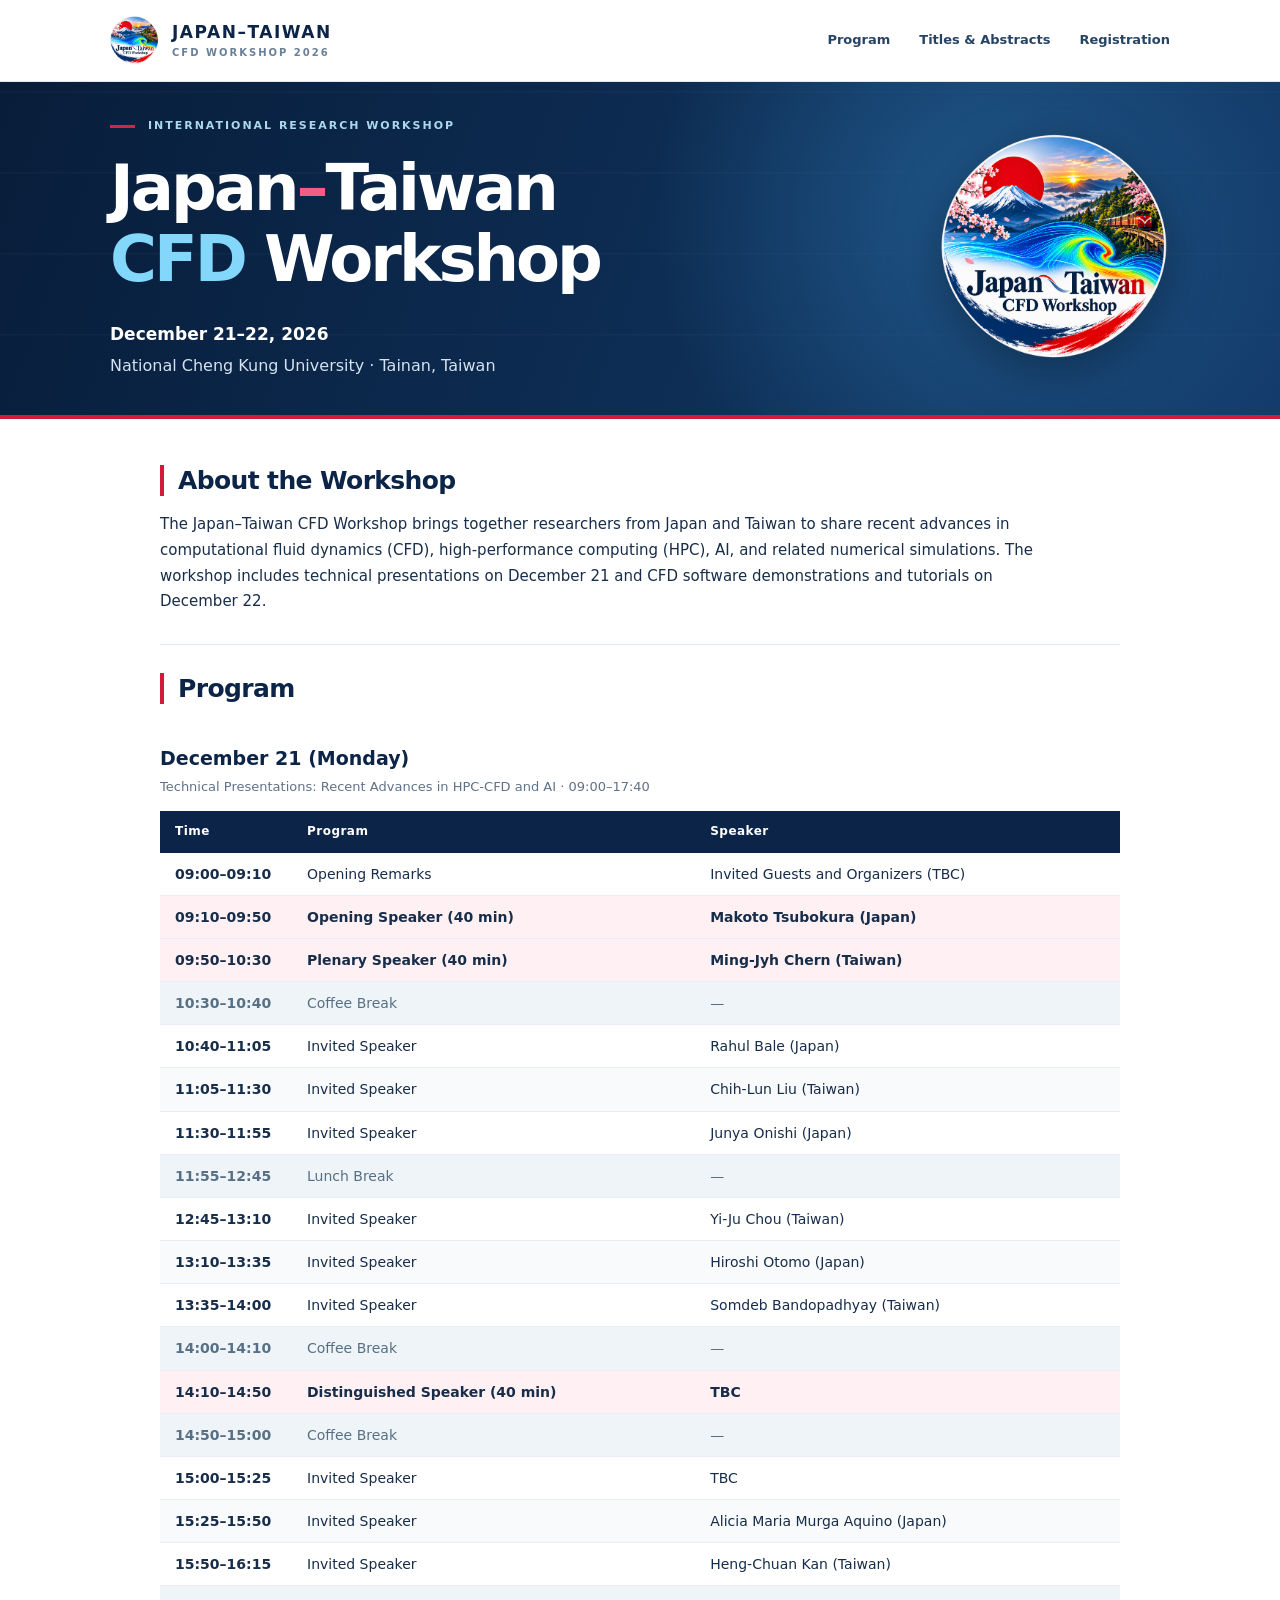
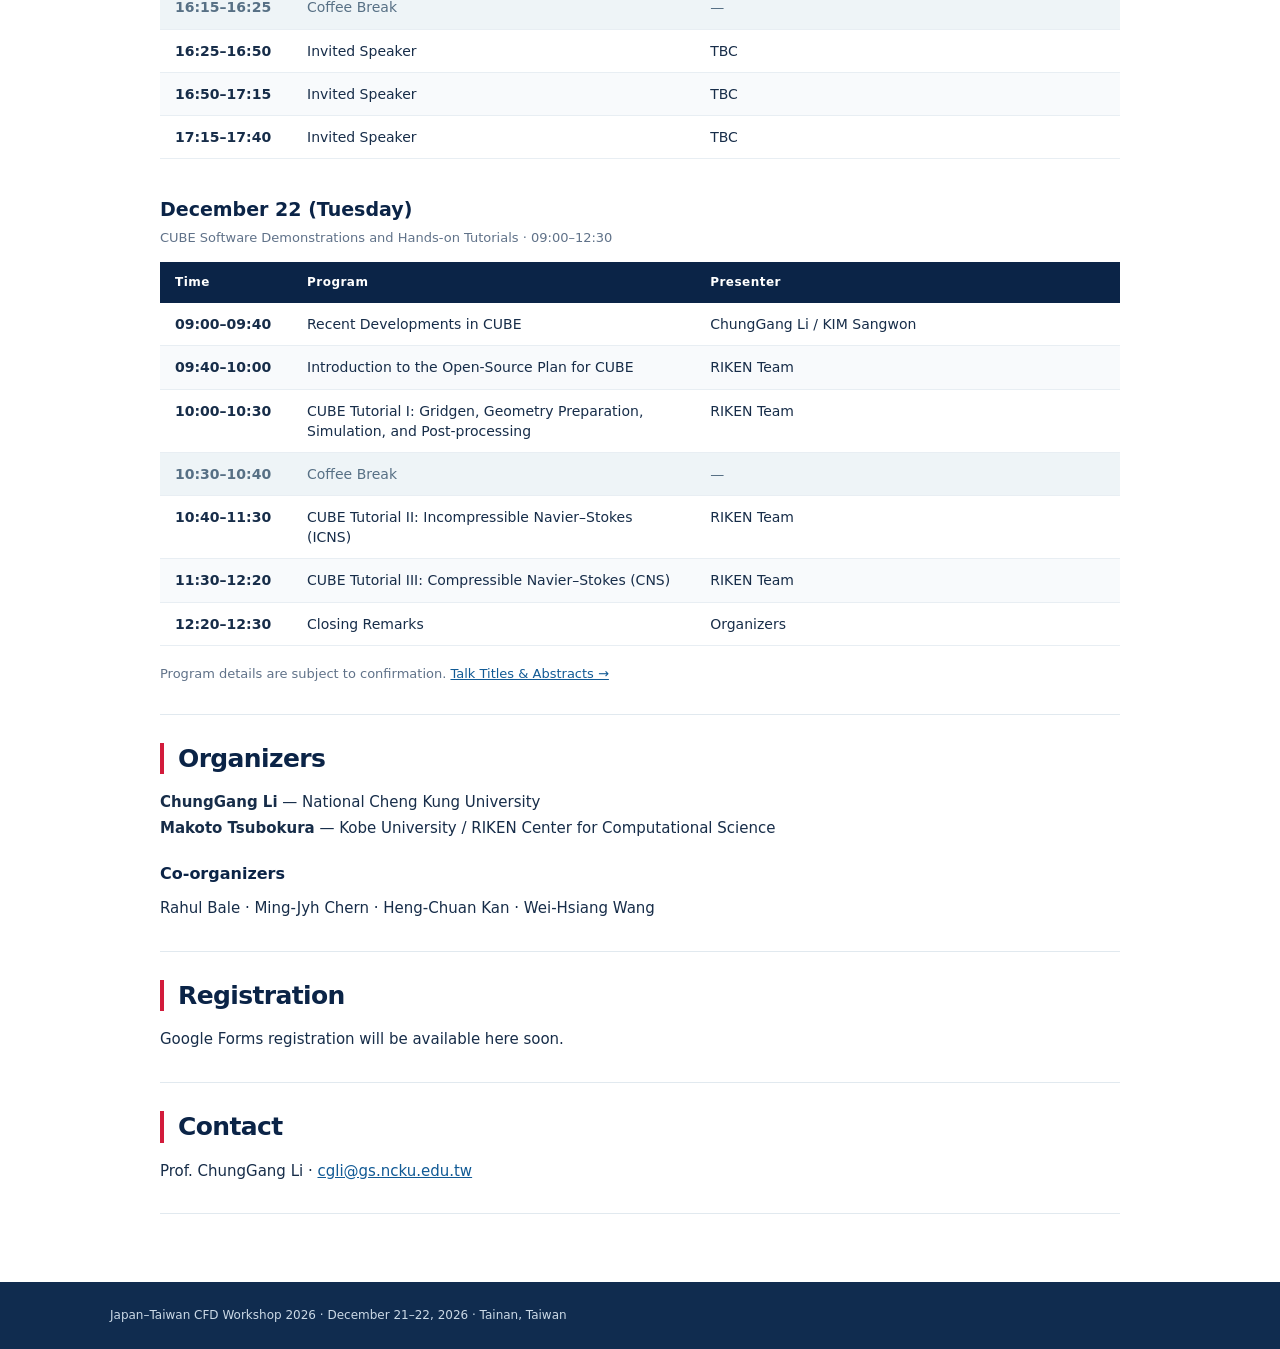
==== index.html @ 6ddd6f35 "Add files via upload" ====
<!DOCTYPE html>

<html lang="en">
<head>
<meta charset="utf-8"/>
<meta content="width=device-width, initial-scale=1" name="viewport"/>
<meta content="Japan–Taiwan CFD Workshop, December 21–22, 2026, National Cheng Kung University, Tainan, Taiwan." name="description"/>
<meta content="#0a2346" name="theme-color"/>
<link href="assets/workshop-logo.png" rel="icon"/>
<link href="styles.css" rel="stylesheet"/>
<script defer="" src="config.js"></script>
<script defer="" src="script.js"></script>
<title>Japan–Taiwan CFD Workshop 2026</title>
</head>
<body>
<header class="site-header">
<div class="wrap header-content">
<a class="brand" href="index.html"><img alt="Workshop logo" height="49" src="assets/workshop-logo.png" width="49"/><span><strong>JAPAN–TAIWAN</strong><small>CFD WORKSHOP 2026</small></span></a>
<nav aria-label="Main navigation">
<a href="#program">Program</a>
<a href="abstracts.html">Titles &amp; Abstracts</a>
<a href="#registration">Registration</a>
</nav>
</div>
</header>
<main>
<section class="hero">
<div class="wrap hero-inner">
<div class="hero-copy">
<p class="eyebrow">INTERNATIONAL RESEARCH WORKSHOP</p>
<h1>Japan<span class="red">–</span>Taiwan<br/><span class="blue">CFD</span> Workshop</h1>
<div class="hero-meta"><strong>December 21–22, 2026</strong><span>National Cheng Kung University · Tainan, Taiwan</span></div>
</div>
<img alt="Japan–Taiwan CFD Workshop logo" class="hero-logo" height="250" src="assets/workshop-logo.png" width="250"/>
</div>
</section>
<div class="wrap main-content">
<section class="content-section intro" id="about">
<h2>About the Workshop</h2>
<p>The Japan–Taiwan CFD Workshop brings together researchers from Japan and Taiwan to share recent advances in computational fluid dynamics (CFD), high-performance computing (HPC), AI, and related numerical simulations. The workshop includes technical presentations on December 21 and CFD software demonstrations and tutorials on December 22.</p>
</section>
<section class="content-section" id="program">
<div class="section-heading"><h2>Program</h2></div>
<h3>December 21 (Monday)</h3>
<p class="subheading">Technical Presentations: Recent Advances in HPC-CFD and AI · 09:00–17:40</p>
<div class="table-wrap">
<table>
<thead><tr><th scope="col">Time</th><th scope="col">Program</th><th scope="col">Speaker</th></tr></thead>
<tbody><tr><td>09:00–09:10</td><td>Opening Remarks</td><td>Invited Guests and Organizers (TBC)</td></tr><tr class="emphasis-row"><td>09:10–09:50</td><td>Opening Speaker (40 min)</td><td>Makoto Tsubokura (Japan)</td></tr><tr class="emphasis-row"><td>09:50–10:30</td><td>Plenary Speaker (40 min)</td><td>Ming-Jyh Chern (Taiwan)</td></tr><tr class="break-row"><td>10:30–10:40</td><td>Coffee Break</td><td>—</td></tr><tr><td>10:40–11:05</td><td>Invited Speaker</td><td>Rahul Bale (Japan)</td></tr><tr><td>11:05–11:30</td><td>Invited Speaker</td><td>Chih-Lun Liu (Taiwan)</td></tr><tr><td>11:30–11:55</td><td>Invited Speaker</td><td>Junya Onishi (Japan)</td></tr><tr class="break-row"><td>11:55–12:45</td><td>Lunch Break</td><td>—</td></tr><tr><td>12:45–13:10</td><td>Invited Speaker</td><td>Yi-Ju Chou (Taiwan)</td></tr><tr><td>13:10–13:35</td><td>Invited Speaker</td><td>Hiroshi Otomo (Japan)</td></tr><tr><td>13:35–14:00</td><td>Invited Speaker</td><td>Somdeb Bandopadhyay (Taiwan)</td></tr><tr class="break-row"><td>14:00–14:10</td><td>Coffee Break</td><td>—</td></tr><tr class="emphasis-row"><td>14:10–14:50</td><td>Distinguished Speaker (40 min)</td><td>TBC</td></tr><tr class="break-row"><td>14:50–15:00</td><td>Coffee Break</td><td>—</td></tr><tr><td>15:00–15:25</td><td>Invited Speaker</td><td>TBC</td></tr><tr><td>15:25–15:50</td><td>Invited Speaker</td><td>Alicia Maria Murga Aquino (Japan)</td></tr><tr><td>15:50–16:15</td><td>Invited Speaker</td><td>Heng-Chuan Kan (Taiwan)</td></tr><tr class="break-row"><td>16:15–16:25</td><td>Coffee Break</td><td>—</td></tr><tr><td>16:25–16:50</td><td>Invited Speaker</td><td>TBC</td></tr><tr><td>16:50–17:15</td><td>Invited Speaker</td><td>TBC</td></tr><tr><td>17:15–17:40</td><td>Invited Speaker</td><td>TBC</td></tr></tbody>
</table>
</div>
<h3 class="day-two">December 22 (Tuesday)</h3>
<p class="subheading">CUBE Software Demonstrations and Hands-on Tutorials · 09:00–12:30</p>
<div class="table-wrap">
<table>
<thead><tr><th scope="col">Time</th><th scope="col">Program</th><th scope="col">Presenter</th></tr></thead>
<tbody><tr><td>09:00–09:40</td><td>Recent Developments in CUBE</td><td>ChungGang Li / KIM Sangwon</td></tr><tr><td>09:40–10:00</td><td>Introduction to the Open-Source Plan for CUBE</td><td>RIKEN Team</td></tr><tr><td>10:00–10:30</td><td>CUBE Tutorial I: Gridgen, Geometry Preparation, Simulation, and Post-processing</td><td>RIKEN Team</td></tr><tr class="break-row"><td>10:30–10:40</td><td>Coffee Break</td><td>—</td></tr><tr><td>10:40–11:30</td><td>CUBE Tutorial II: Incompressible Navier–Stokes (ICNS)</td><td>RIKEN Team</td></tr><tr><td>11:30–12:20</td><td>CUBE Tutorial III: Compressible Navier–Stokes (CNS)</td><td>RIKEN Team</td></tr><tr><td>12:20–12:30</td><td>Closing Remarks</td><td>Organizers</td></tr></tbody>
</table>
</div>
<p class="note">Program details are subject to confirmation. <a href="abstracts.html">Talk Titles &amp; Abstracts →</a></p>
</section>
<section class="content-section" id="organizers">
<h2>Organizers</h2>
<p><strong>ChungGang Li</strong> — National Cheng Kung University<br/><strong>Makoto Tsubokura</strong> — Kobe University / RIKEN Center for Computational Science</p>
<h3 class="smaller-heading">Co-organizers</h3>
<p>Rahul Bale · Ming-Jyh Chern · Heng-Chuan Kan · Wei-Hsiang Wang</p>
</section>
<section class="content-section" id="registration">
<h2>Registration</h2>
<p data-registration-pending="">Google Forms registration will be available here soon.</p>
<a class="register-button" data-registration-link="" hidden="" href="#registration">Register via Google Forms ↗</a>
</section>
<section class="content-section" id="contact">
<h2>Contact</h2>
<p>Prof. ChungGang Li · <a href="mailto:cgli@gs.ncku.edu.tw">cgli@gs.ncku.edu.tw</a></p>
</section>
</div>
</main>
<footer><div class="wrap">Japan–Taiwan CFD Workshop 2026 · December 21–22, 2026 · Tainan, Taiwan</div></footer>
</body>
</html>
---- styles.css ----
:root{--navy:#0b2447;--navy2:#113e70;--ink:#172d49;--muted:#607289;--red:#d21b3b;--blue:#83d7fa;--line:#e1e9ef;--soft:#f2f7fa;--white:#fff}*{box-sizing:border-box}html{scroll-behavior:smooth}body{margin:0;background:var(--white);font-family:Inter,system-ui,-apple-system,BlinkMacSystemFont,"Segoe UI",Arial,sans-serif;color:var(--ink);font-size:15px;line-height:1.72}a{color:#115a95}a:hover{text-decoration-color:var(--red)}.wrap{width:min(1060px,calc(100% - 54px));margin:auto}.site-header{height:82px;background:#fff;border-bottom:1px solid var(--line);position:relative;z-index:1}.header-content{height:100%;display:flex;align-items:center;justify-content:space-between;gap:20px}.brand{display:flex;align-items:center;gap:13px;color:var(--navy);text-decoration:none;white-space:nowrap}.brand img{object-fit:contain}.brand strong,.brand small{display:block;line-height:1.22}.brand strong{font-size:17px;letter-spacing:.09em;font-weight:850}.brand small{font-size:10px;font-weight:800;color:#698099;letter-spacing:.2em;margin-top:4px}nav{display:flex;align-items:center;gap:29px}nav a{font-size:13px;font-weight:750;color:#264466;text-decoration:none;white-space:nowrap}nav a:hover,nav a[aria-current]{color:var(--red)}.hero{color:#fff;background:radial-gradient(circle at 78% 40%,#20588a 0,transparent 34%),repeating-linear-gradient(0deg,transparent 0,transparent 79px,#ffffff07 80px,#ffffff07 81px),linear-gradient(110deg,#081d3a,#123b6a);border-bottom:4px solid var(--red)}.hero-inner{display:flex;align-items:center;justify-content:space-between;gap:32px;min-height:325px;padding-top:35px;padding-bottom:35px}.hero-copy{max-width:720px}.eyebrow{font-size:11px;letter-spacing:.18em;font-weight:800;color:#acd8ec;margin:0 0 17px}.hero .eyebrow:before{content:"";display:inline-block;width:25px;height:3px;background:#d62446;vertical-align:middle;margin-right:13px}.hero h1{font-weight:850;letter-spacing:-.047em;line-height:1.11;font-size:clamp(38px,5vw,64px);margin:0 0 25px}.red{color:#f25e82}.blue{color:var(--blue)}.hero-meta{display:flex;flex-direction:column;gap:3px;font-size:16px}.hero-meta strong{font-size:17px}.hero-meta span{color:#d4e2f0}.hero-logo{width:230px;height:230px;object-fit:contain;flex:0 0 230px;filter:drop-shadow(0 12px 24px #07182f85)}.main-content{max-width:960px;padding-top:39px;padding-bottom:68px}.content-section{margin:0;padding:28px 0 29px;border-bottom:1px solid var(--line);scroll-margin-top:12px}.intro{padding-top:7px}.content-section h2{font-size:25px;line-height:1.25;letter-spacing:-.025em;color:var(--navy);margin:0 0 16px;padding-left:14px;border-left:4px solid var(--red)}.content-section p{margin:9px 0 0}.intro p{max-width:890px}.section-heading{display:flex;justify-content:space-between;align-items:baseline;gap:15px}.small-link{font-size:13px;font-weight:700;white-space:nowrap}.content-section h3{font-size:19px;color:var(--navy);margin:22px 0 0}.content-section h3.smaller-heading{font-size:16px;margin:18px 0 0}.subheading{font-size:13px;color:var(--muted);margin:1px 0 12px!important}.day-two{margin-top:34px!important}.table-wrap{overflow-x:auto;margin-top:13px}table{width:100%;border-collapse:collapse;min-width:580px;font-size:14px;line-height:1.44}thead{background:var(--navy);color:#fff}th{text-align:left;font-size:12px;letter-spacing:.04em;padding:12px 15px}td{padding:11px 15px;border-bottom:1px solid #e8eef3;vertical-align:top}td:first-child,th:first-child{white-space:nowrap;width:132px;font-weight:750}td:nth-child(2){width:42%}tbody tr:nth-child(even){background:#f8fafc}.break-row{background:#eef4f7!important;color:#577085}.emphasis-row{background:#fff1f3!important}.emphasis-row td:nth-child(2),.emphasis-row td:nth-child(3){font-weight:800}.note{font-size:13px;color:var(--muted);margin-top:17px!important}.register-button{display:inline-block;margin-top:13px;background:var(--red);color:white;padding:10px 16px;border-radius:5px;text-decoration:none;font-weight:750}.register-button:hover{background:#ae1632}footer{background:#102c4f;color:#cbd9e6;font-size:12px;padding:23px 0}.subhero{background:linear-gradient(115deg,#091f3f,#174b77);padding:50px 0 44px;color:#fff;border-bottom:4px solid var(--red)}.subhero h1{font-size:clamp(34px,5vw,49px);line-height:1.1;letter-spacing:-.04em;margin:0}.subhero p:last-child{margin:13px 0 0;color:#d8e7f3}.abstract-content-page{padding-top:23px}.abstract-note{color:var(--muted);margin:0 0 6px;font-size:14px}.talk-section{padding-bottom:14px}.talk{border-bottom:1px solid var(--line);padding:13px 0 16px}.talk:last-child{border-bottom:none}.talk h3{margin:0!important;font-size:17px!important}.talk .affiliation{color:var(--muted);font-size:13px;margin:1px 0 7px}.talk p{margin:3px 0}.bottom-link{margin-top:28px;font-size:14px;font-weight:750}a[hidden],*[hidden]{display:none!important}@media(max-width:730px){.wrap{width:min(100% - 32px,600px)}.site-header{height:auto}.header-content{flex-wrap:wrap;gap:9px;padding:11px 0 12px}.brand strong{font-size:13px}.brand small{font-size:9px}.brand img{width:42px;height:42px}nav{width:100%;justify-content:space-between;gap:8px;padding-top:4px}nav a{font-size:11px}.hero-inner{min-height:0;padding:34px 0;gap:15px}.hero h1{font-size:clamp(34px,8vw,49px);margin-bottom:20px}.hero-logo{width:120px;height:120px;flex-basis:120px}.hero-meta,.hero-meta strong{font-size:13px}.eyebrow{font-size:9px;letter-spacing:.1em}.hero .eyebrow:before{width:13px;margin-right:6px}.main-content{padding-top:17px;padding-bottom:46px}.content-section h2{font-size:22px}.content-section{padding:25px 0}.section-heading{align-items:center}.small-link{font-size:12px}.content-section h3{font-size:17px}.subhero{padding:35px 0}table{font-size:12px;min-width:560px}th,td{padding:9px 11px}td:first-child,th:first-child{width:104px}.table-wrap{margin-left:-2px;margin-right:-2px}.talk h3{font-size:16px!important}}@media(max-width:410px){.hero-logo{width:90px;height:90px;flex-basis:90px}.hero-inner{gap:8px}.hero h1{font-size:34px}.hero-meta span{font-size:12px}}
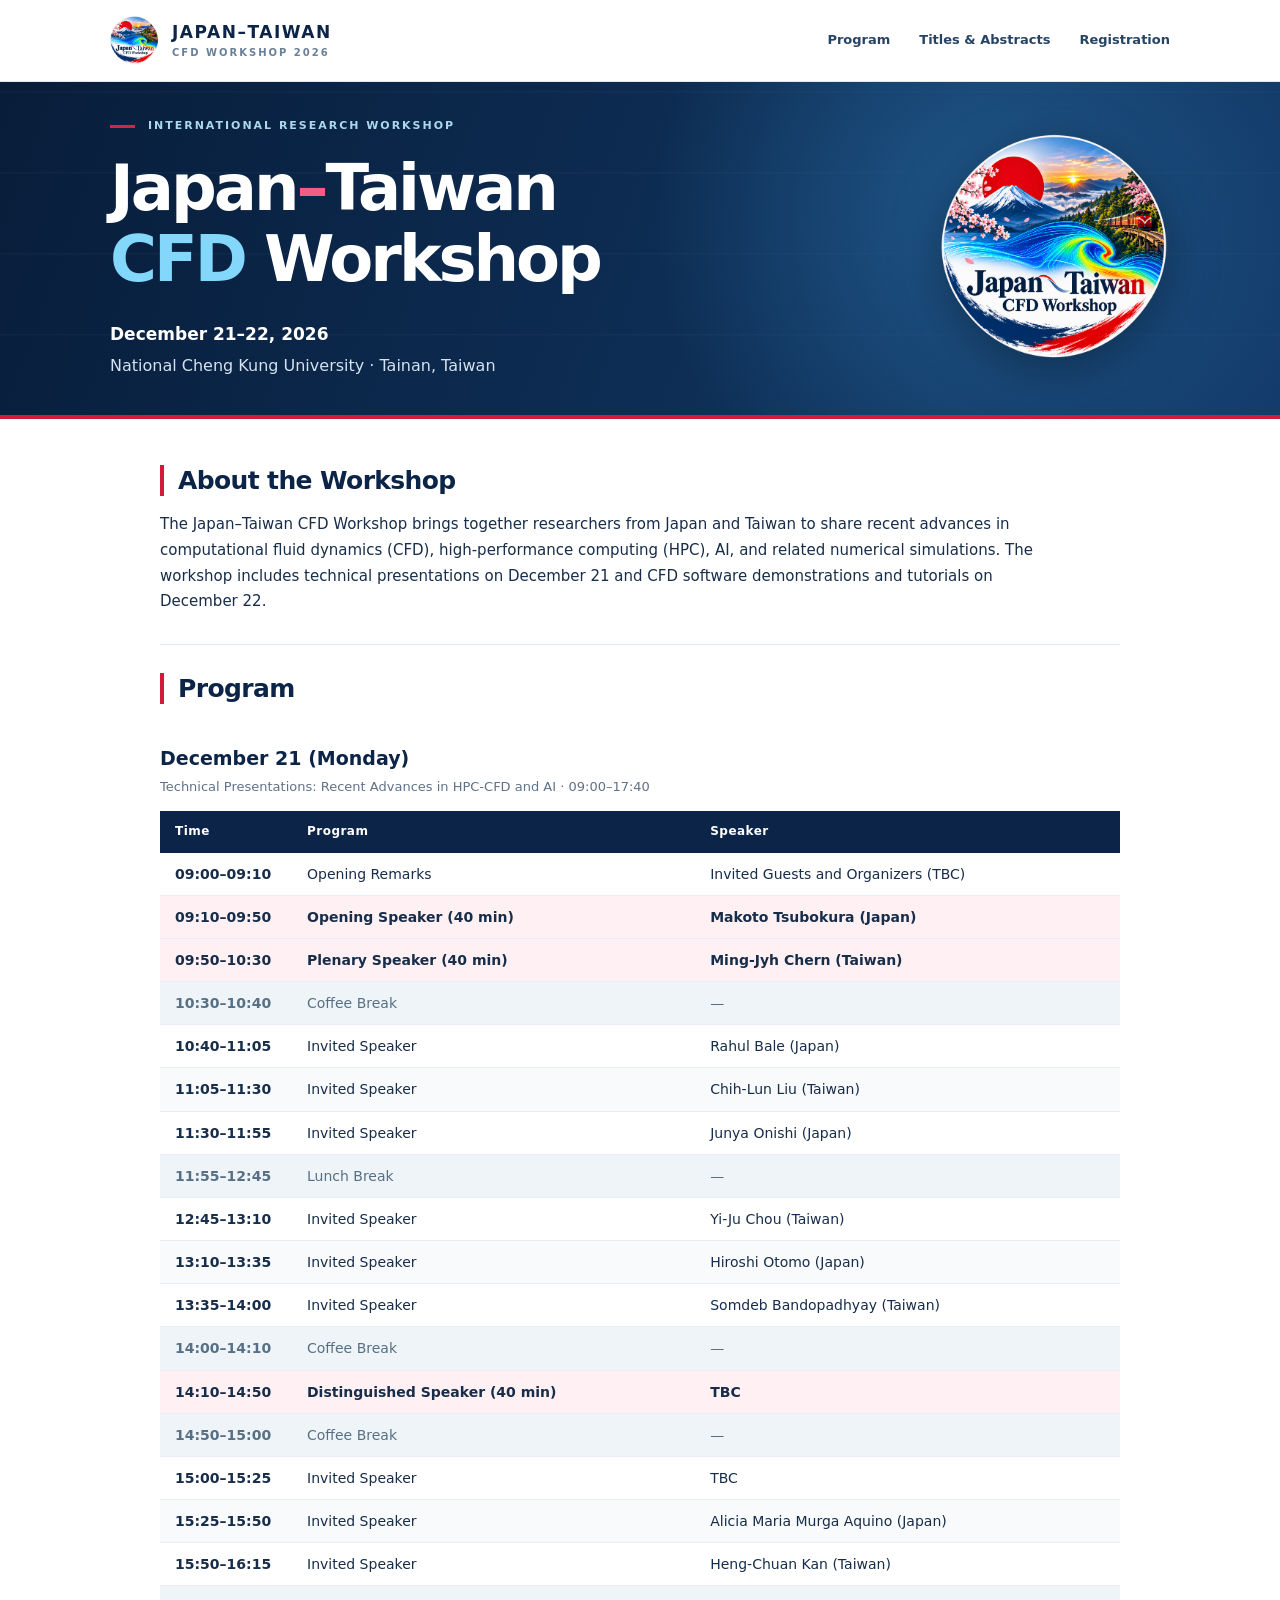
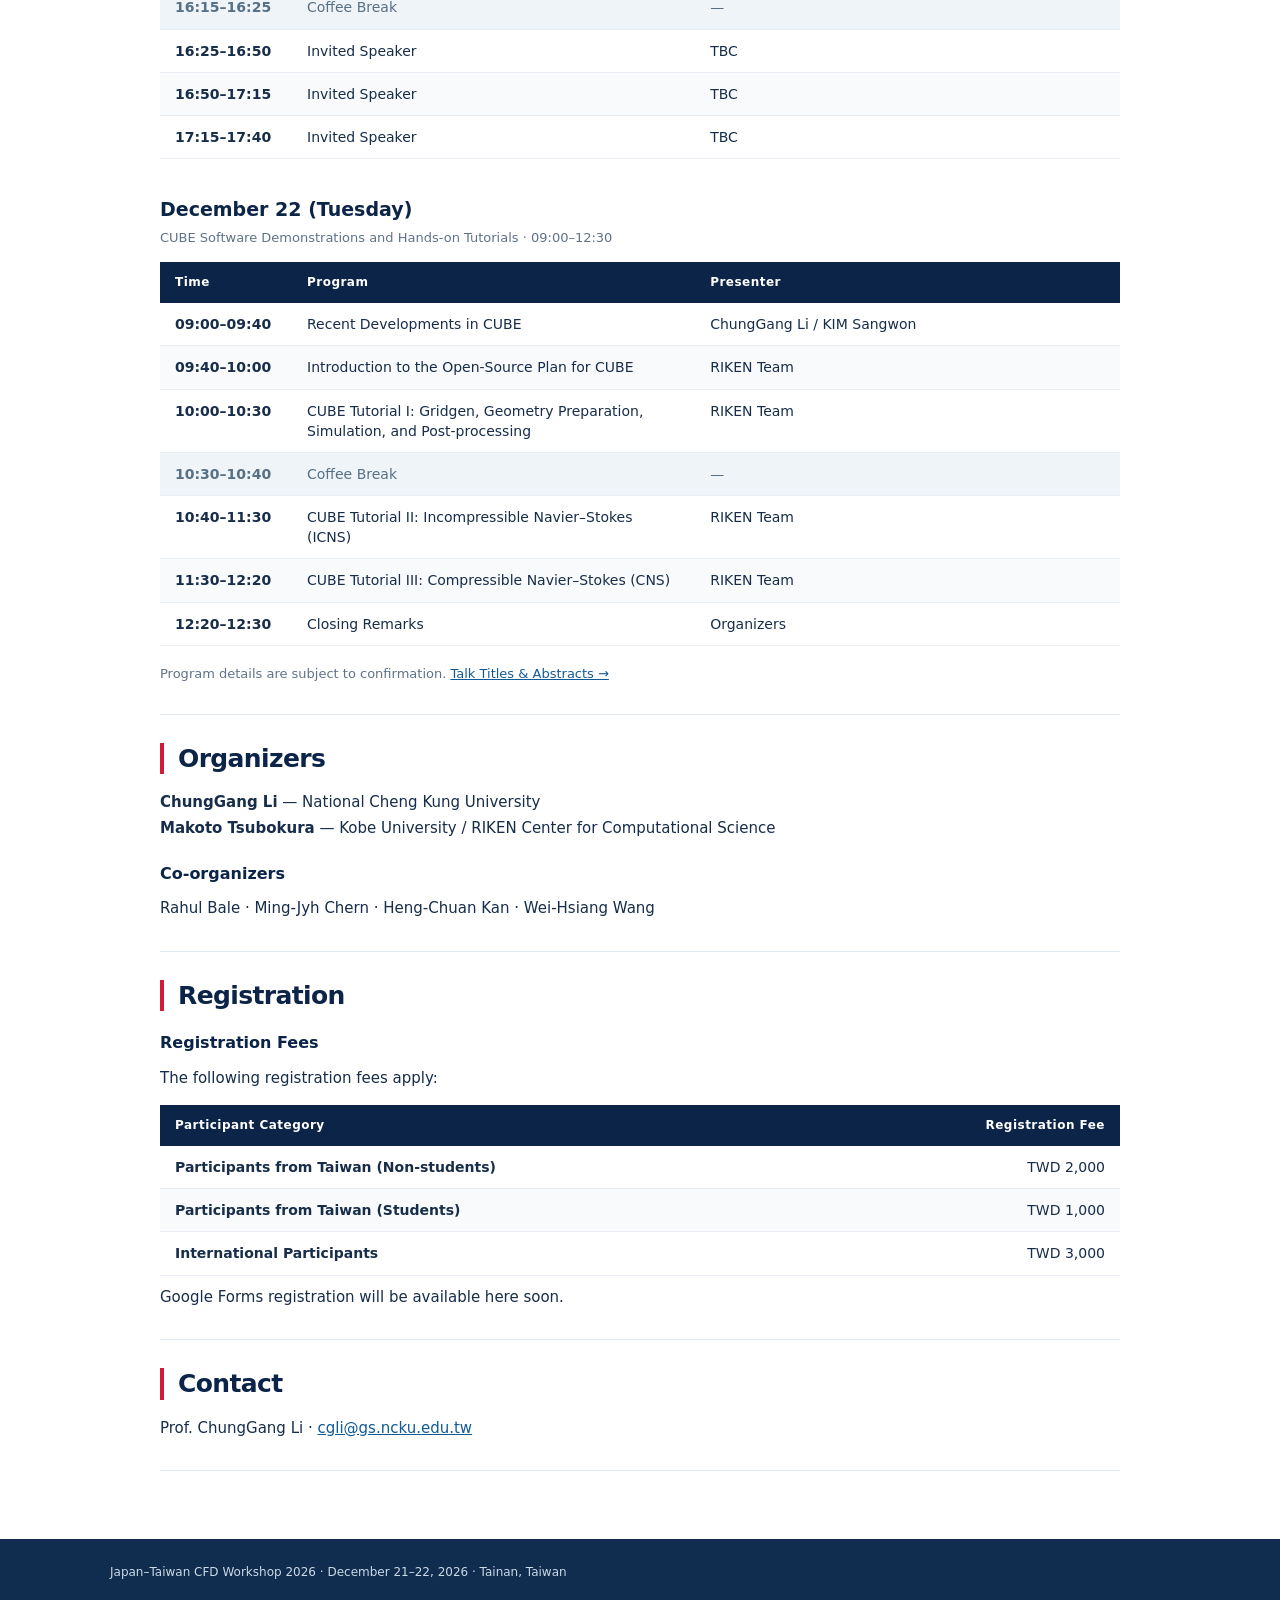
==== commit c6c678d4: "Update index.html" ====
--- a/index.html
+++ b/index.html
@@ -11,6 +11,12 @@
 <script defer="" src="config.js"></script>
 <script defer="" src="script.js"></script>
 <title>Japan–Taiwan CFD Workshop 2026</title>
+<style>
+.registration-fees { min-width: 0; }
+.registration-fees th:first-child, .registration-fees td:first-child { width: auto; white-space: normal; }
+.registration-fees th:last-child, .registration-fees td:last-child { white-space: nowrap; text-align: right; }
+@media(max-width:500px) { .registration-fees { font-size: 12px; } .registration-fees th, .registration-fees td { padding: 10px 8px; } }
+</style>
 </head>
 <body>
 <header class="site-header">
@@ -67,6 +73,18 @@
 </section>
 <section class="content-section" id="registration">
 <h2>Registration</h2>
+<h3 class="smaller-heading">Registration Fees</h3>
+<p>The following registration fees apply:</p>
+<div class="table-wrap">
+<table class="registration-fees">
+<thead><tr><th scope="col">Participant Category</th><th scope="col">Registration Fee</th></tr></thead>
+<tbody>
+<tr><td>Participants from Taiwan (Non-students)</td><td>TWD 2,000</td></tr>
+<tr><td>Participants from Taiwan (Students)</td><td>TWD 1,000</td></tr>
+<tr><td>International Participants</td><td>TWD 3,000</td></tr>
+</tbody>
+</table>
+</div>
 <p data-registration-pending="">Google Forms registration will be available here soon.</p>
 <a class="register-button" data-registration-link="" hidden="" href="#registration">Register via Google Forms ↗</a>
 </section>
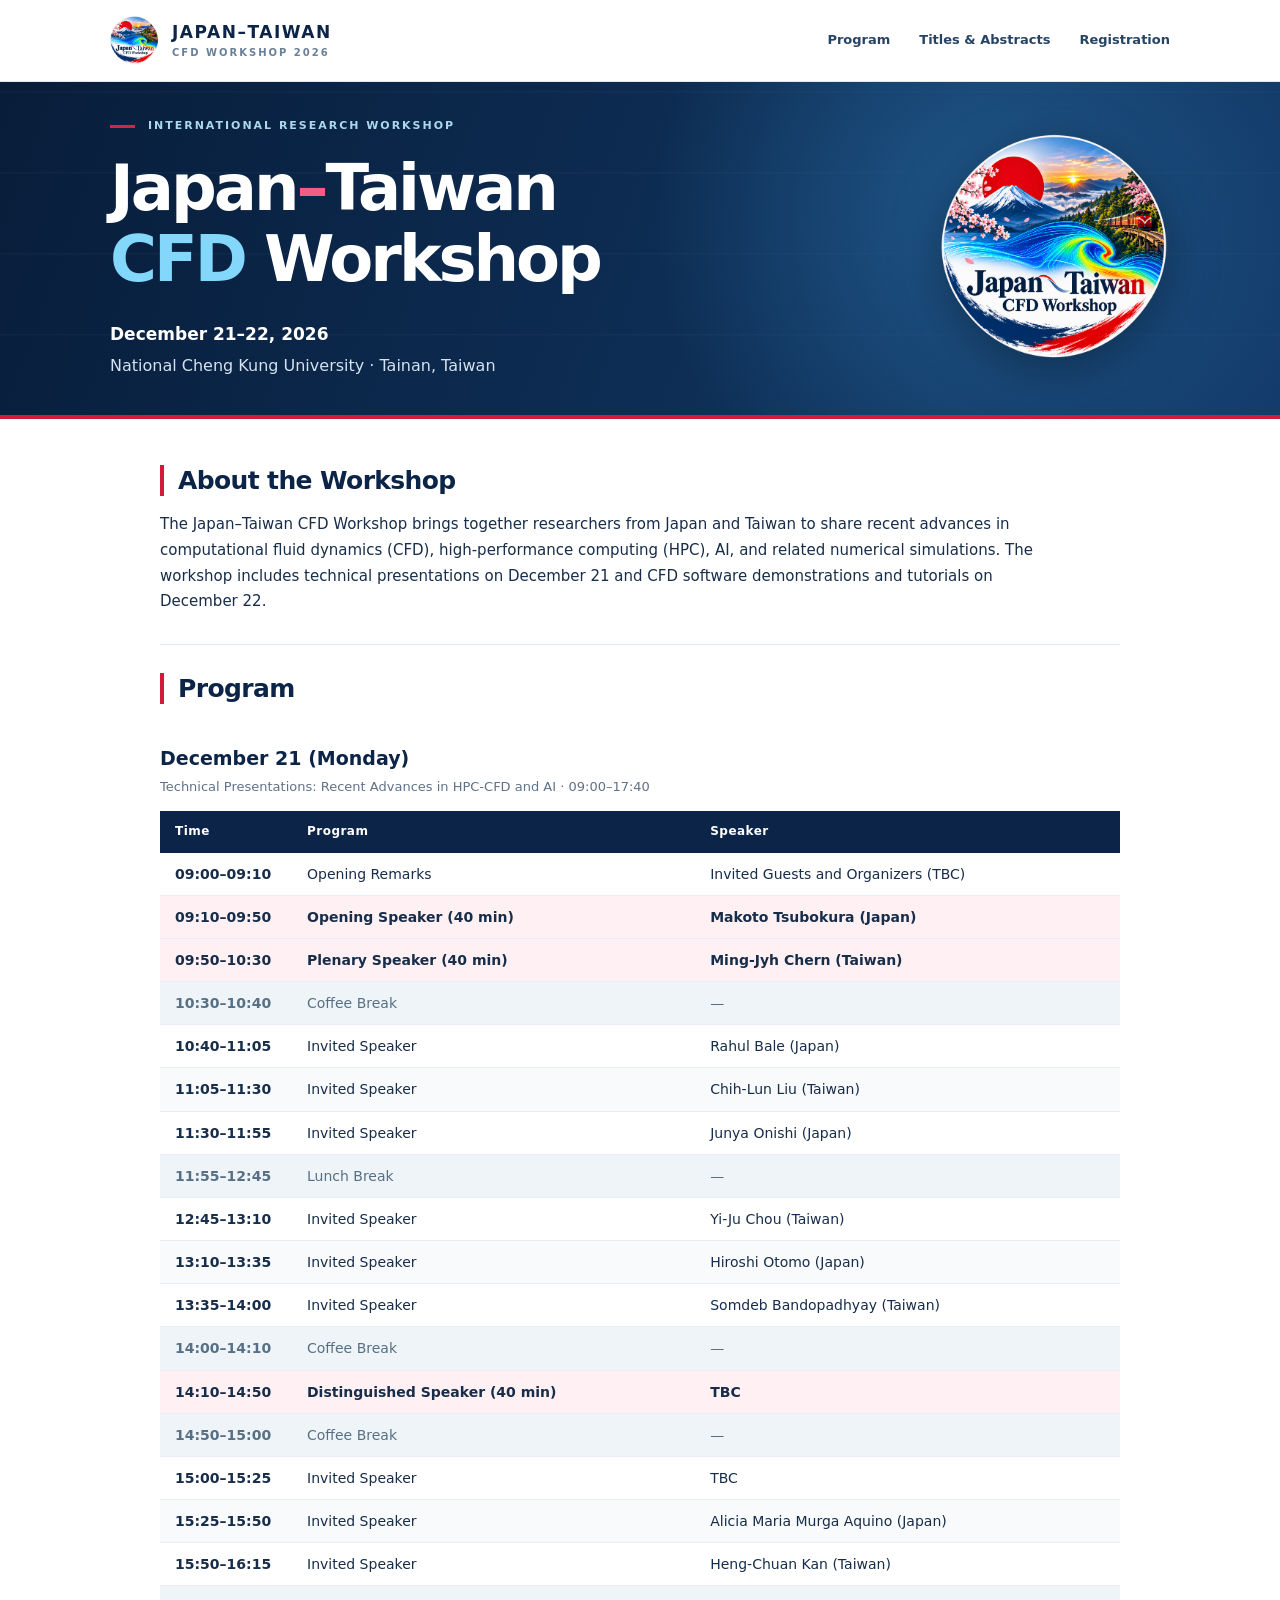
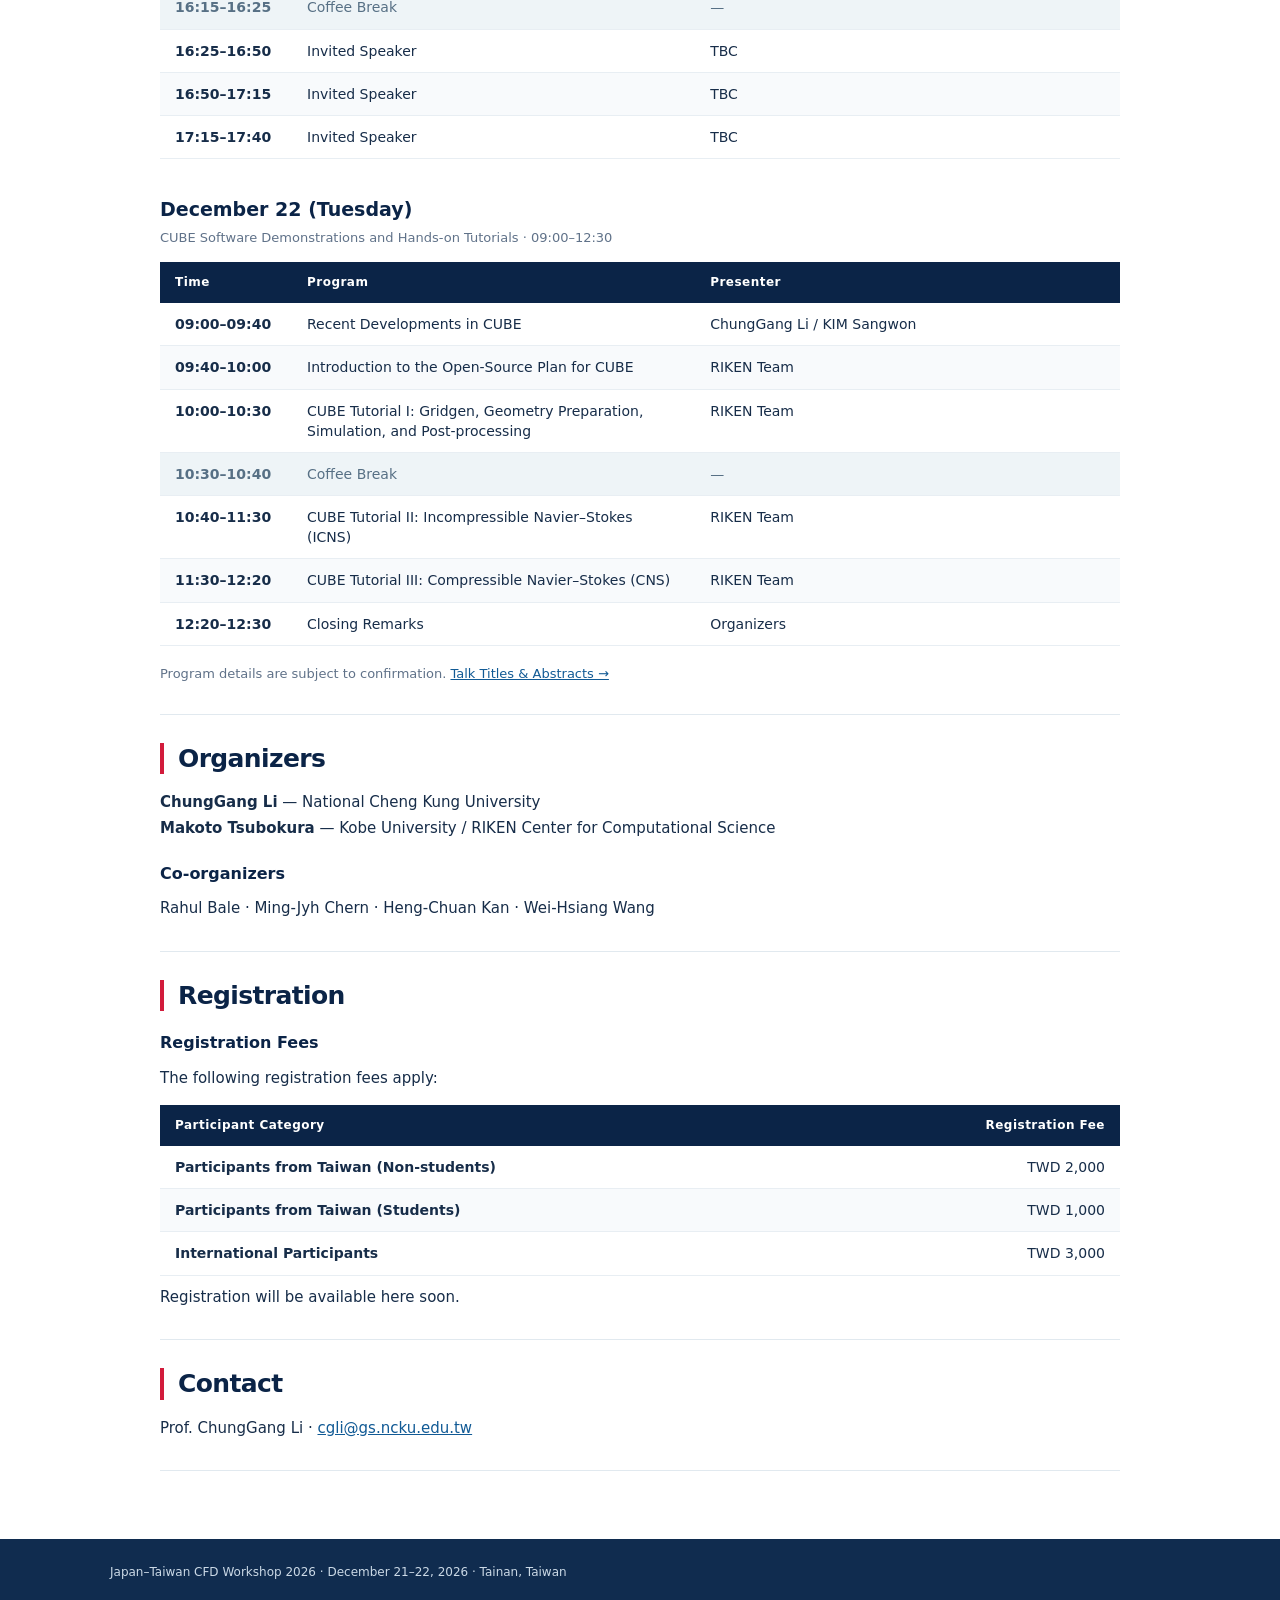
==== commit 7ec85dbd: "Update index.html" ====
--- a/index.html
+++ b/index.html
@@ -85,7 +85,7 @@
 </tbody>
 </table>
 </div>
-<p data-registration-pending="">Google Forms registration will be available here soon.</p>
+<p data-registration-pending="">Registration will be available here soon.</p>
 <a class="register-button" data-registration-link="" hidden="" href="#registration">Register via Google Forms ↗</a>
 </section>
 <section class="content-section" id="contact">
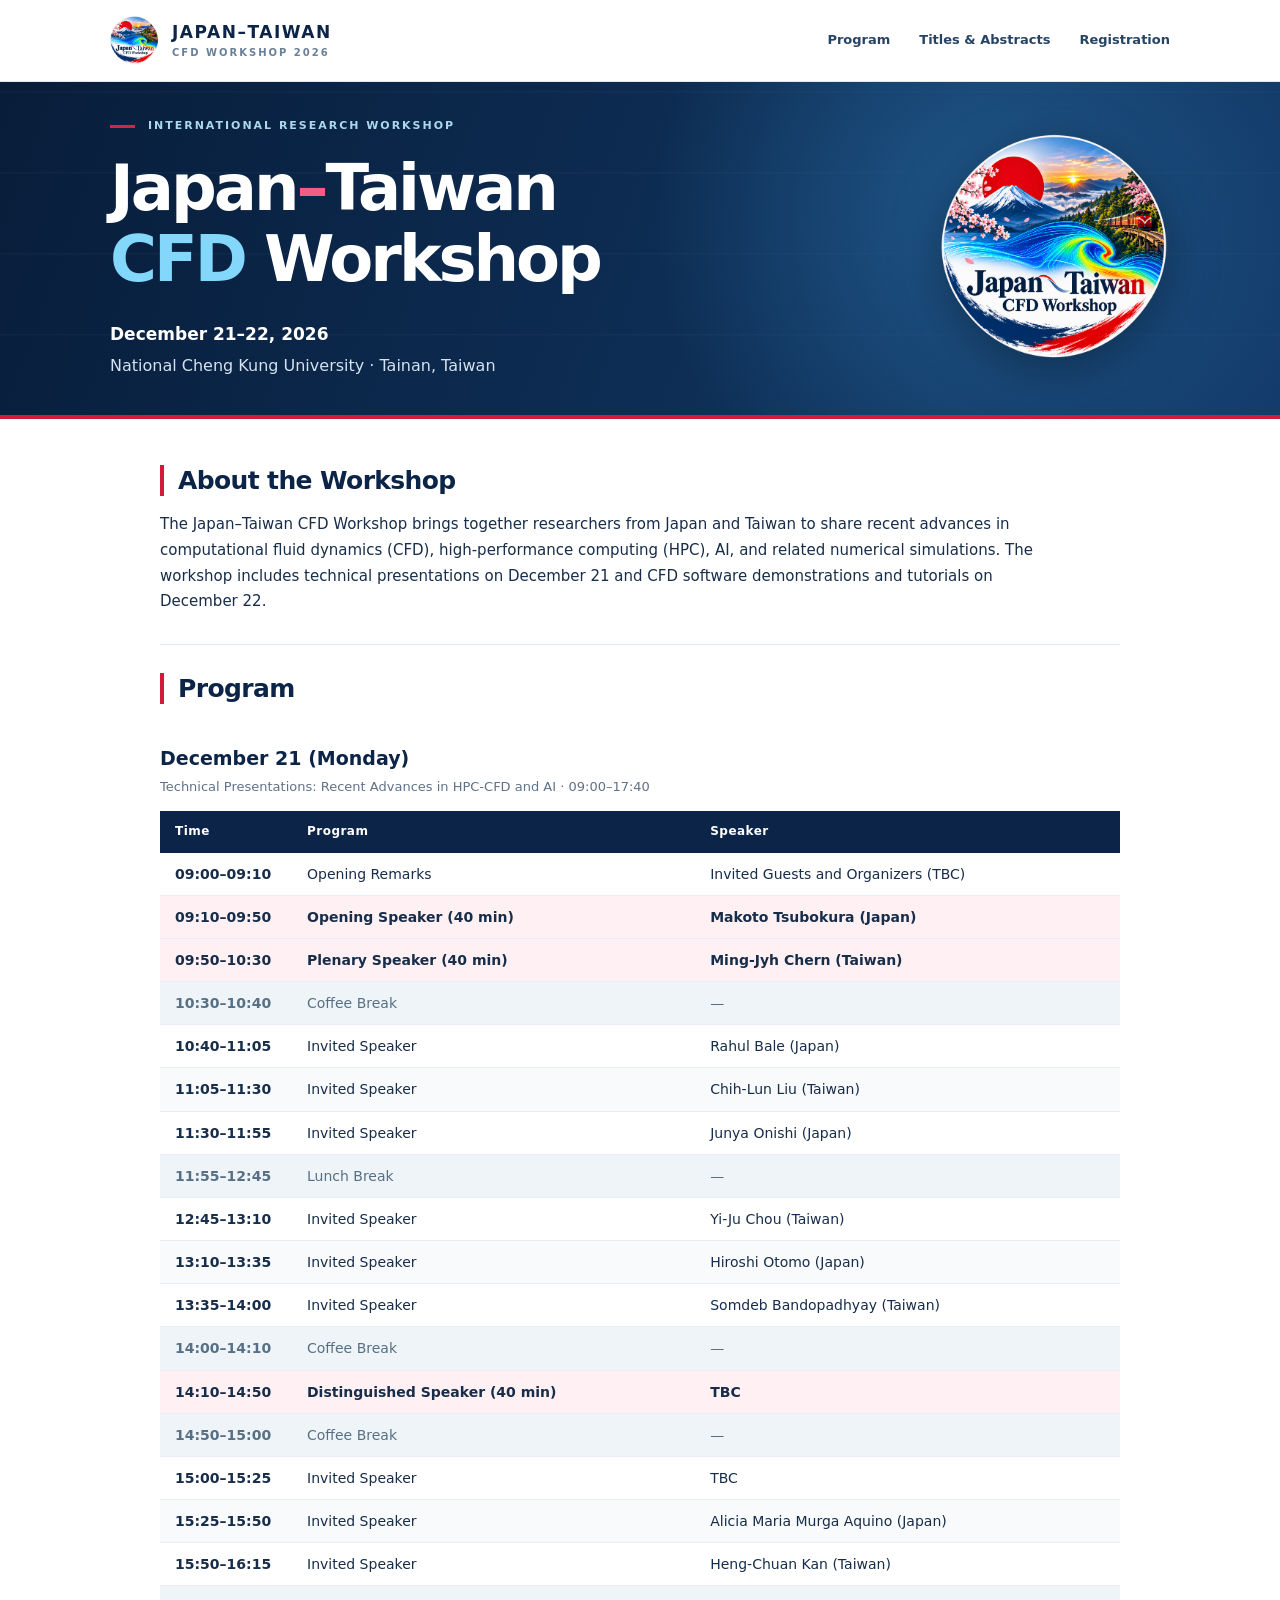
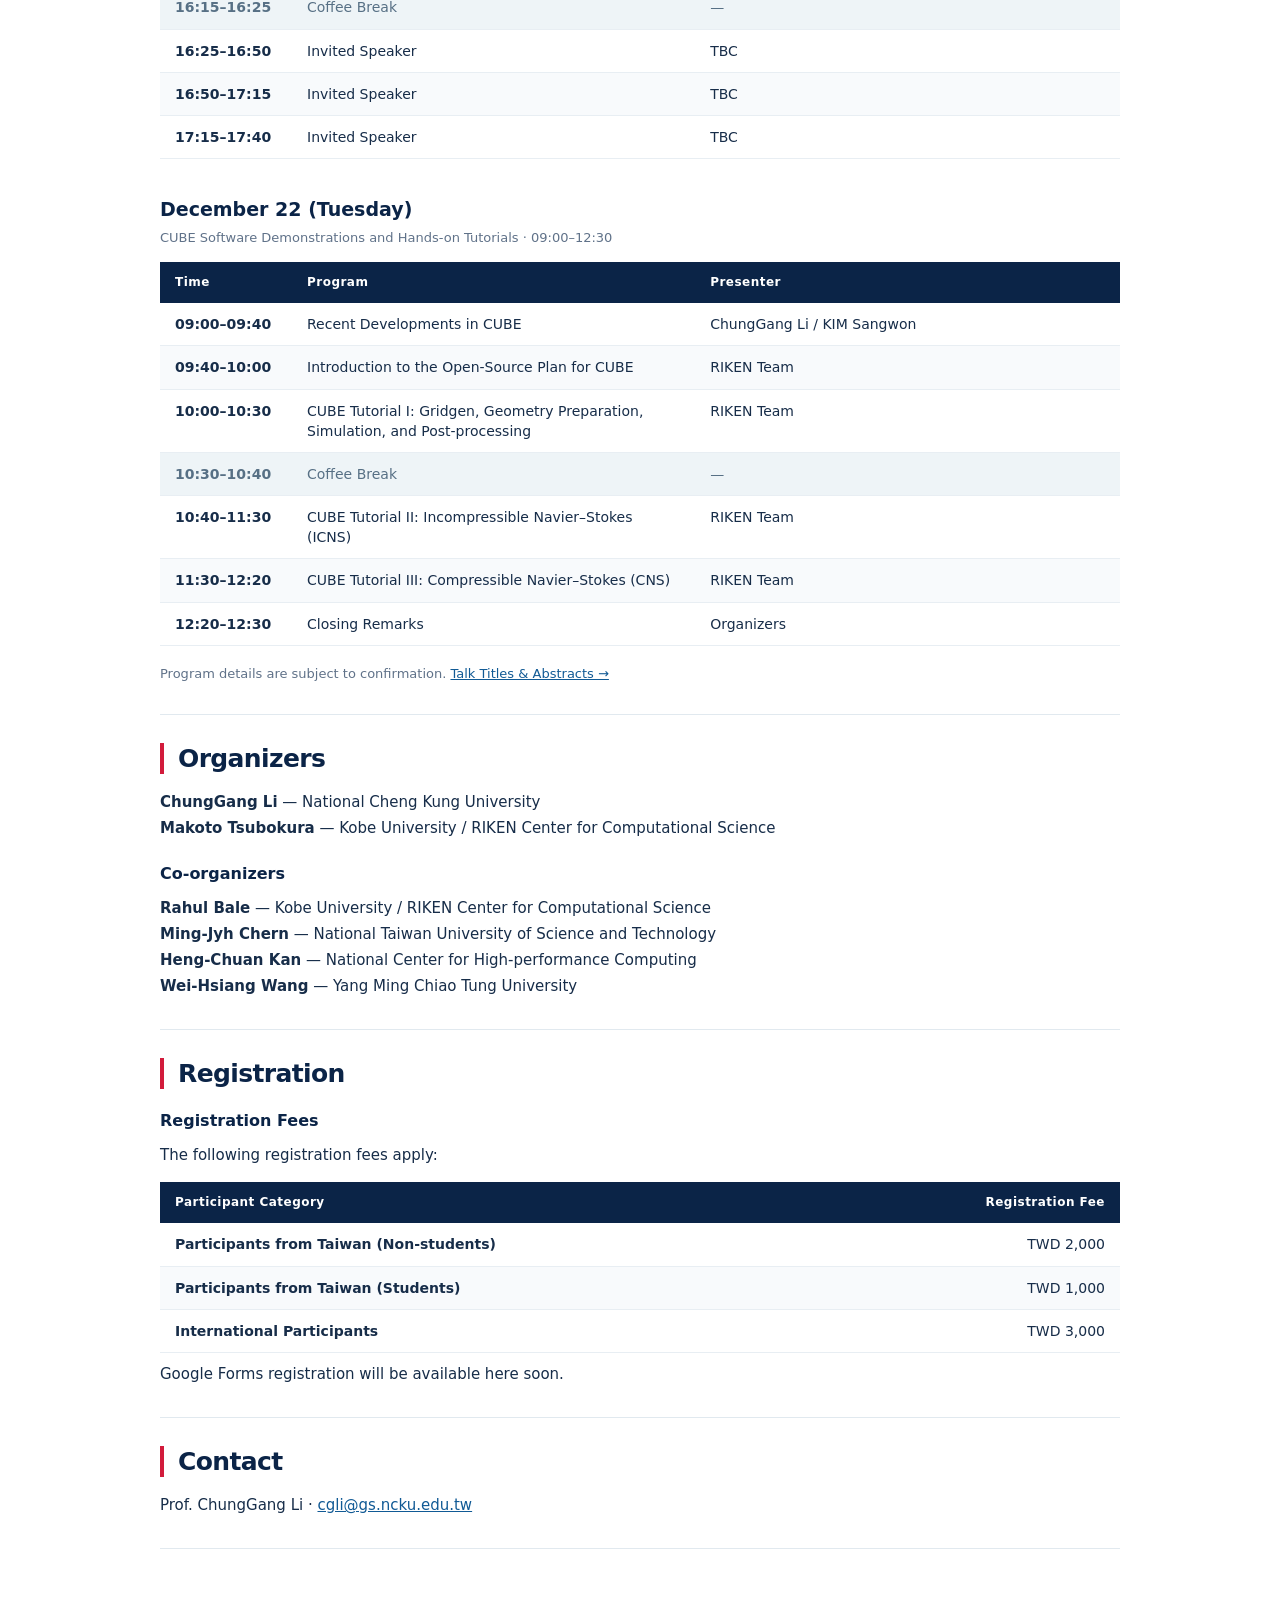
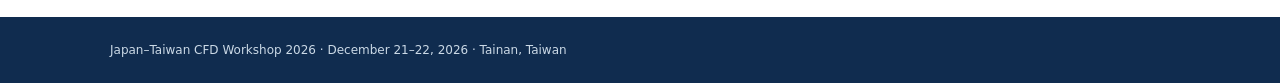
==== commit 88793802: "Update index.html" ====
--- a/index.html
+++ b/index.html
@@ -69,7 +69,10 @@
 <h2>Organizers</h2>
 <p><strong>ChungGang Li</strong> — National Cheng Kung University<br/><strong>Makoto Tsubokura</strong> — Kobe University / RIKEN Center for Computational Science</p>
 <h3 class="smaller-heading">Co-organizers</h3>
-<p>Rahul Bale · Ming-Jyh Chern · Heng-Chuan Kan · Wei-Hsiang Wang</p>
+<p><strong>Rahul Bale</strong> — Kobe University / RIKEN Center for Computational Science<br/>
+<strong>Ming-Jyh Chern</strong> — National Taiwan University of Science and Technology<br/>
+<strong>Heng-Chuan Kan</strong> — National Center for High-performance Computing<br/>
+<strong>Wei-Hsiang Wang</strong> — Yang Ming Chiao Tung University</p>
 </section>
 <section class="content-section" id="registration">
 <h2>Registration</h2>
@@ -85,7 +88,7 @@
 </tbody>
 </table>
 </div>
-<p data-registration-pending="">Registration will be available here soon.</p>
+<p data-registration-pending="">Google Forms registration will be available here soon.</p>
 <a class="register-button" data-registration-link="" hidden="" href="#registration">Register via Google Forms ↗</a>
 </section>
 <section class="content-section" id="contact">
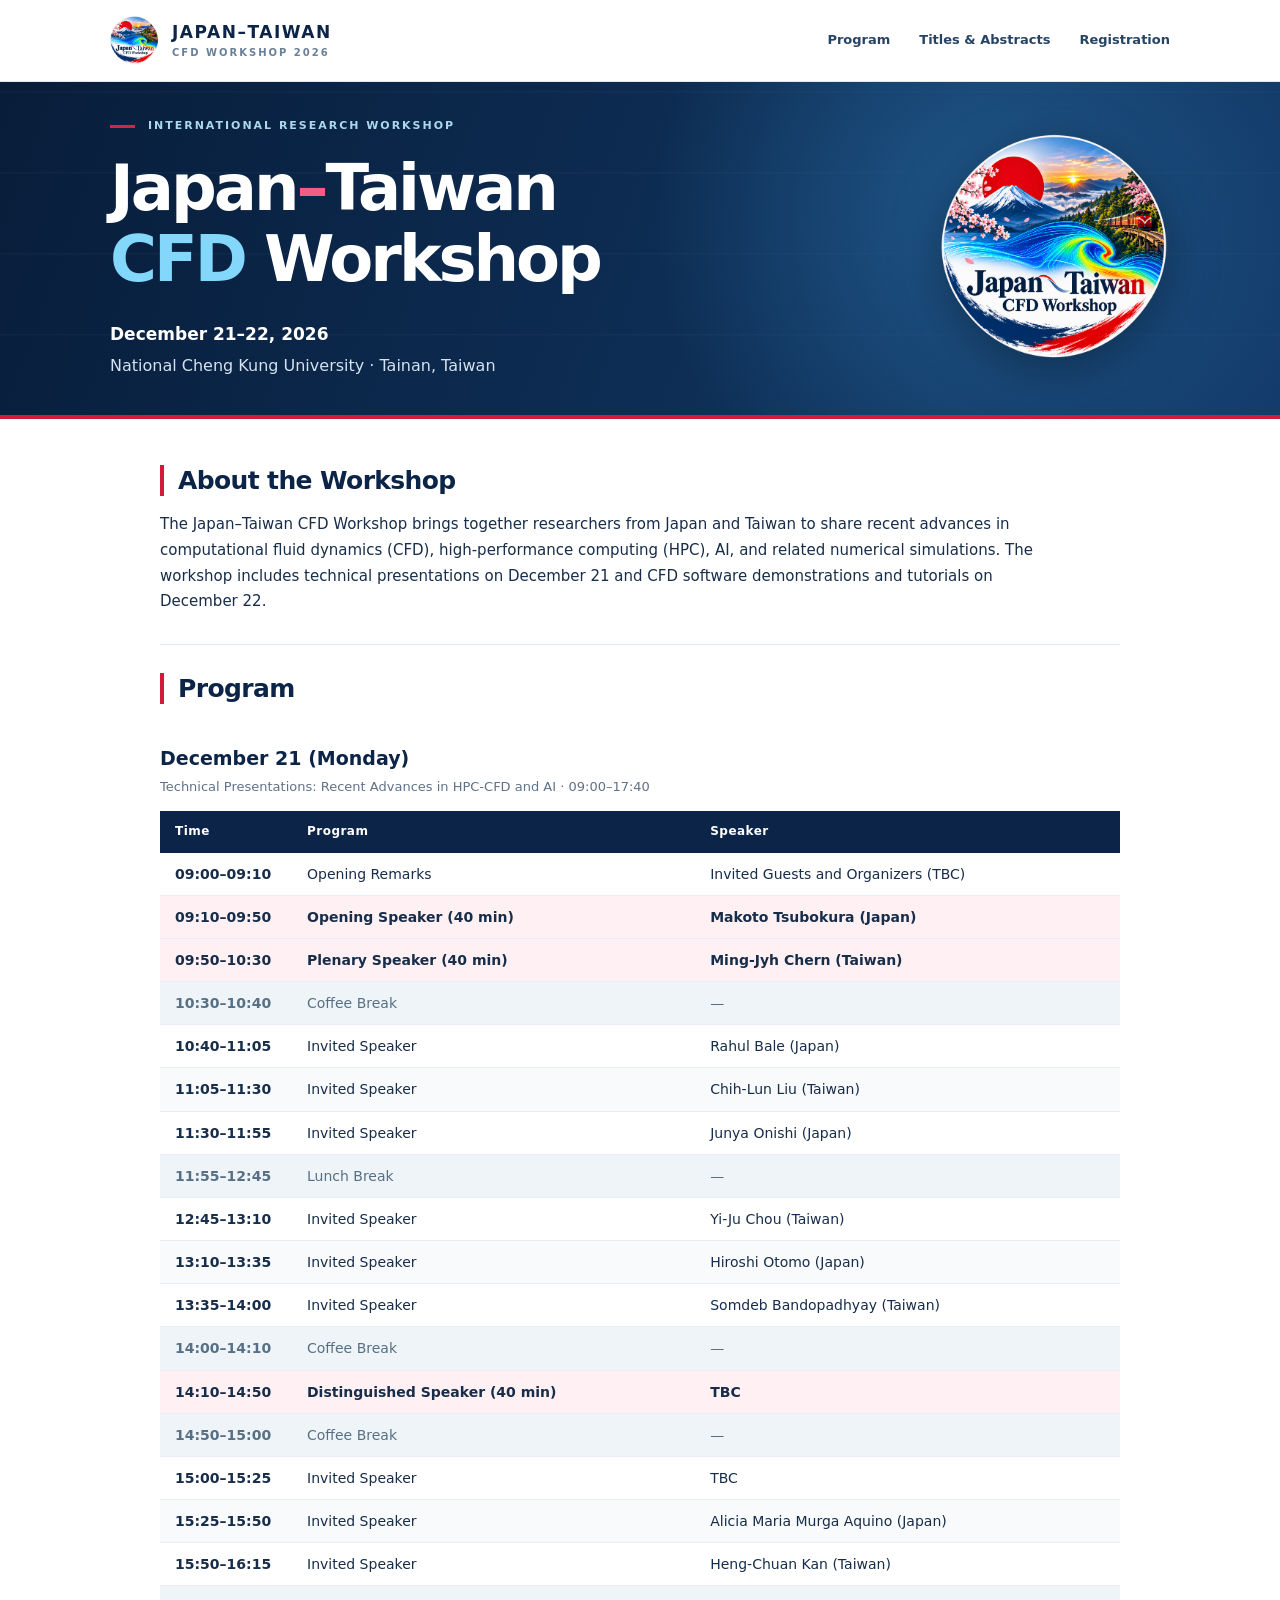
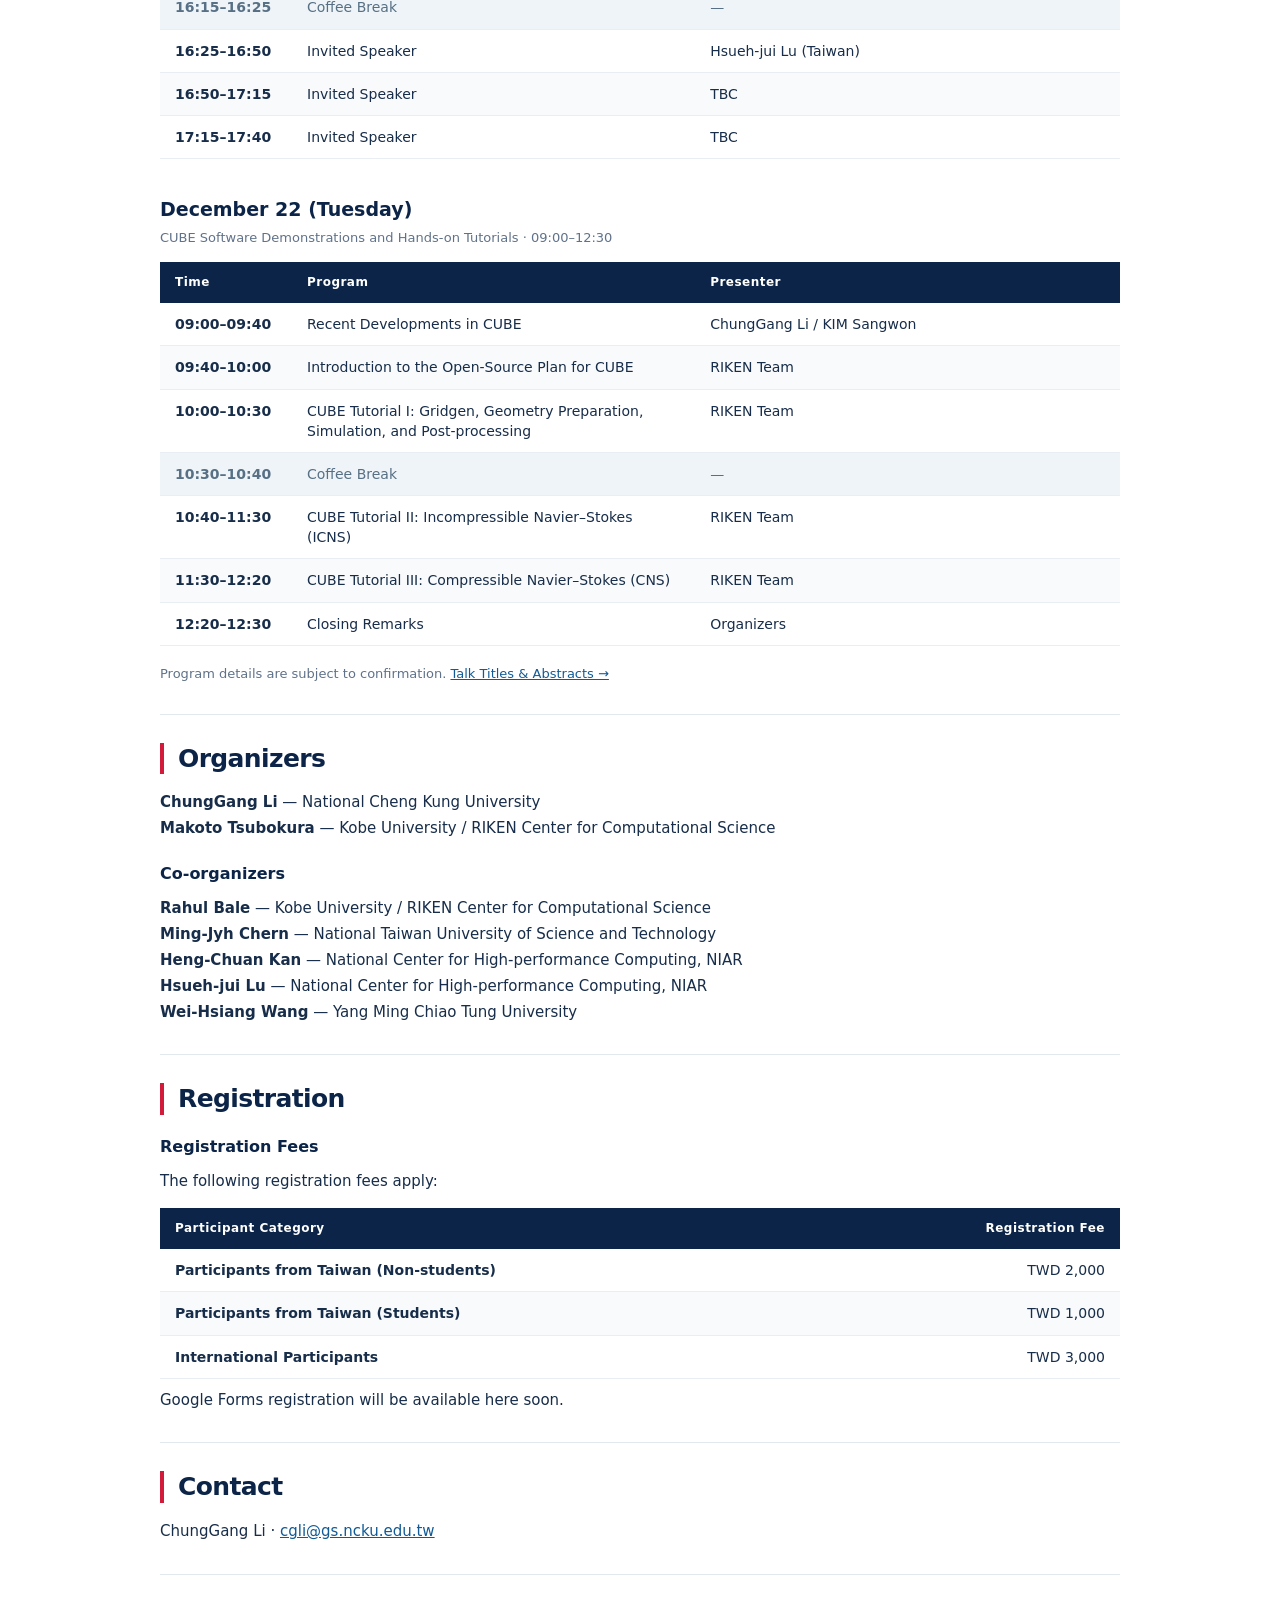
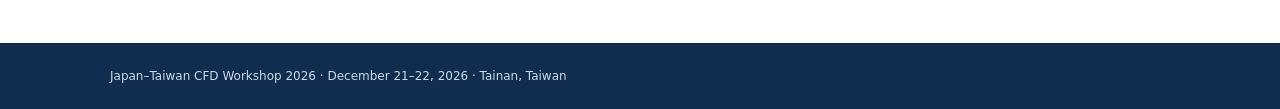
==== commit 8ae85e4d: "Add files via upload" ====
--- a/index.html
+++ b/index.html
@@ -52,7 +52,7 @@
 <div class="table-wrap">
 <table>
 <thead><tr><th scope="col">Time</th><th scope="col">Program</th><th scope="col">Speaker</th></tr></thead>
-<tbody><tr><td>09:00–09:10</td><td>Opening Remarks</td><td>Invited Guests and Organizers (TBC)</td></tr><tr class="emphasis-row"><td>09:10–09:50</td><td>Opening Speaker (40 min)</td><td>Makoto Tsubokura (Japan)</td></tr><tr class="emphasis-row"><td>09:50–10:30</td><td>Plenary Speaker (40 min)</td><td>Ming-Jyh Chern (Taiwan)</td></tr><tr class="break-row"><td>10:30–10:40</td><td>Coffee Break</td><td>—</td></tr><tr><td>10:40–11:05</td><td>Invited Speaker</td><td>Rahul Bale (Japan)</td></tr><tr><td>11:05–11:30</td><td>Invited Speaker</td><td>Chih-Lun Liu (Taiwan)</td></tr><tr><td>11:30–11:55</td><td>Invited Speaker</td><td>Junya Onishi (Japan)</td></tr><tr class="break-row"><td>11:55–12:45</td><td>Lunch Break</td><td>—</td></tr><tr><td>12:45–13:10</td><td>Invited Speaker</td><td>Yi-Ju Chou (Taiwan)</td></tr><tr><td>13:10–13:35</td><td>Invited Speaker</td><td>Hiroshi Otomo (Japan)</td></tr><tr><td>13:35–14:00</td><td>Invited Speaker</td><td>Somdeb Bandopadhyay (Taiwan)</td></tr><tr class="break-row"><td>14:00–14:10</td><td>Coffee Break</td><td>—</td></tr><tr class="emphasis-row"><td>14:10–14:50</td><td>Distinguished Speaker (40 min)</td><td>TBC</td></tr><tr class="break-row"><td>14:50–15:00</td><td>Coffee Break</td><td>—</td></tr><tr><td>15:00–15:25</td><td>Invited Speaker</td><td>TBC</td></tr><tr><td>15:25–15:50</td><td>Invited Speaker</td><td>Alicia Maria Murga Aquino (Japan)</td></tr><tr><td>15:50–16:15</td><td>Invited Speaker</td><td>Heng-Chuan Kan (Taiwan)</td></tr><tr class="break-row"><td>16:15–16:25</td><td>Coffee Break</td><td>—</td></tr><tr><td>16:25–16:50</td><td>Invited Speaker</td><td>TBC</td></tr><tr><td>16:50–17:15</td><td>Invited Speaker</td><td>TBC</td></tr><tr><td>17:15–17:40</td><td>Invited Speaker</td><td>TBC</td></tr></tbody>
+<tbody><tr><td>09:00–09:10</td><td>Opening Remarks</td><td>Invited Guests and Organizers (TBC)</td></tr><tr class="emphasis-row"><td>09:10–09:50</td><td>Opening Speaker (40 min)</td><td>Makoto Tsubokura (Japan)</td></tr><tr class="emphasis-row"><td>09:50–10:30</td><td>Plenary Speaker (40 min)</td><td>Ming-Jyh Chern (Taiwan)</td></tr><tr class="break-row"><td>10:30–10:40</td><td>Coffee Break</td><td>—</td></tr><tr><td>10:40–11:05</td><td>Invited Speaker</td><td>Rahul Bale (Japan)</td></tr><tr><td>11:05–11:30</td><td>Invited Speaker</td><td>Chih-Lun Liu (Taiwan)</td></tr><tr><td>11:30–11:55</td><td>Invited Speaker</td><td>Junya Onishi (Japan)</td></tr><tr class="break-row"><td>11:55–12:45</td><td>Lunch Break</td><td>—</td></tr><tr><td>12:45–13:10</td><td>Invited Speaker</td><td>Yi-Ju Chou (Taiwan)</td></tr><tr><td>13:10–13:35</td><td>Invited Speaker</td><td>Hiroshi Otomo (Japan)</td></tr><tr><td>13:35–14:00</td><td>Invited Speaker</td><td>Somdeb Bandopadhyay (Taiwan)</td></tr><tr class="break-row"><td>14:00–14:10</td><td>Coffee Break</td><td>—</td></tr><tr class="emphasis-row"><td>14:10–14:50</td><td>Distinguished Speaker (40 min)</td><td>TBC</td></tr><tr class="break-row"><td>14:50–15:00</td><td>Coffee Break</td><td>—</td></tr><tr><td>15:00–15:25</td><td>Invited Speaker</td><td>TBC</td></tr><tr><td>15:25–15:50</td><td>Invited Speaker</td><td>Alicia Maria Murga Aquino (Japan)</td></tr><tr><td>15:50–16:15</td><td>Invited Speaker</td><td>Heng-Chuan Kan (Taiwan)</td></tr><tr class="break-row"><td>16:15–16:25</td><td>Coffee Break</td><td>—</td></tr><tr><td>16:25–16:50</td><td>Invited Speaker</td><td>Hsueh-jui Lu (Taiwan)</td></tr><tr><td>16:50–17:15</td><td>Invited Speaker</td><td>TBC</td></tr><tr><td>17:15–17:40</td><td>Invited Speaker</td><td>TBC</td></tr></tbody>
 </table>
 </div>
 <h3 class="day-two">December 22 (Tuesday)</h3>
@@ -71,7 +71,8 @@
 <h3 class="smaller-heading">Co-organizers</h3>
 <p><strong>Rahul Bale</strong> — Kobe University / RIKEN Center for Computational Science<br/>
 <strong>Ming-Jyh Chern</strong> — National Taiwan University of Science and Technology<br/>
-<strong>Heng-Chuan Kan</strong> — National Center for High-performance Computing<br/>
+<strong>Heng-Chuan Kan</strong> — National Center for High-performance Computing, NIAR<br/>
+<strong>Hsueh-jui Lu</strong> — National Center for High-performance Computing, NIAR<br/>
 <strong>Wei-Hsiang Wang</strong> — Yang Ming Chiao Tung University</p>
 </section>
 <section class="content-section" id="registration">
@@ -93,7 +94,7 @@
 </section>
 <section class="content-section" id="contact">
 <h2>Contact</h2>
-<p>Prof. ChungGang Li · <a href="mailto:cgli@gs.ncku.edu.tw">cgli@gs.ncku.edu.tw</a></p>
+<p>ChungGang Li · <a href="mailto:cgli@gs.ncku.edu.tw">cgli@gs.ncku.edu.tw</a></p>
 </section>
 </div>
 </main>
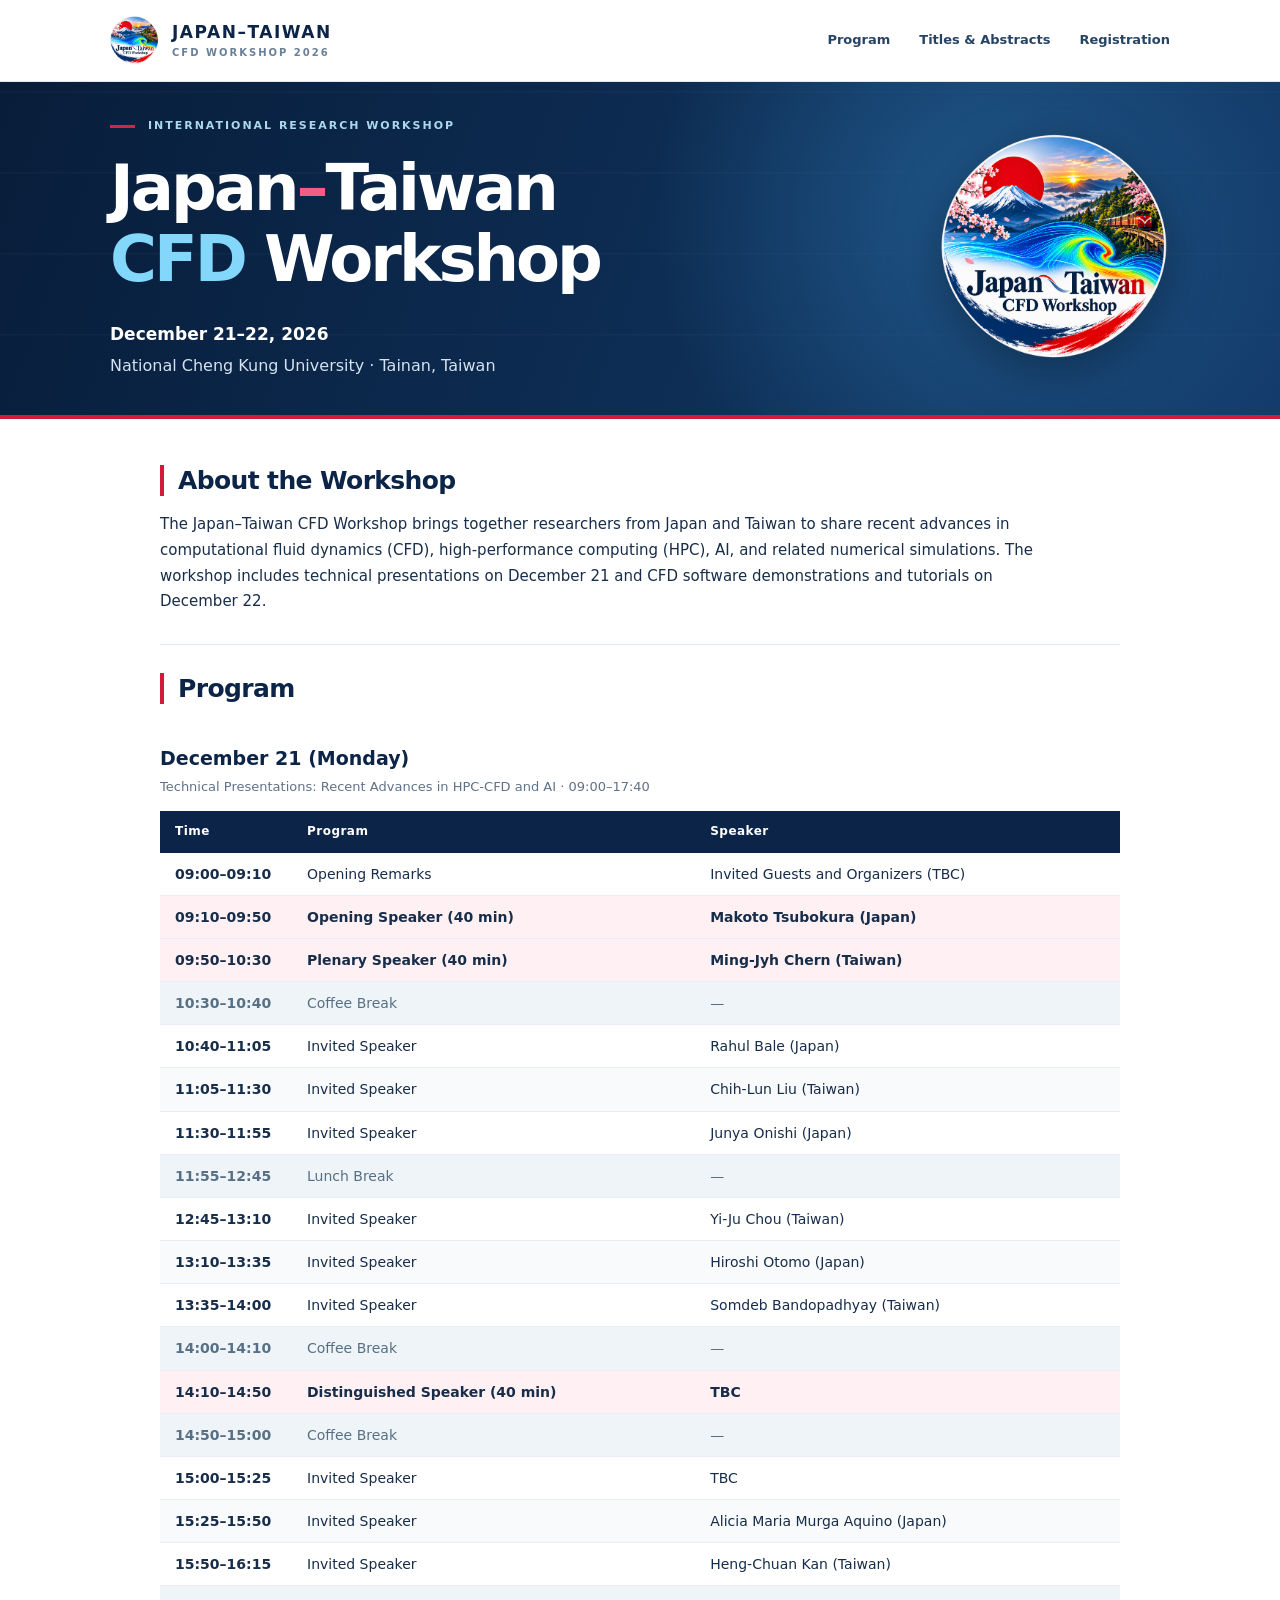
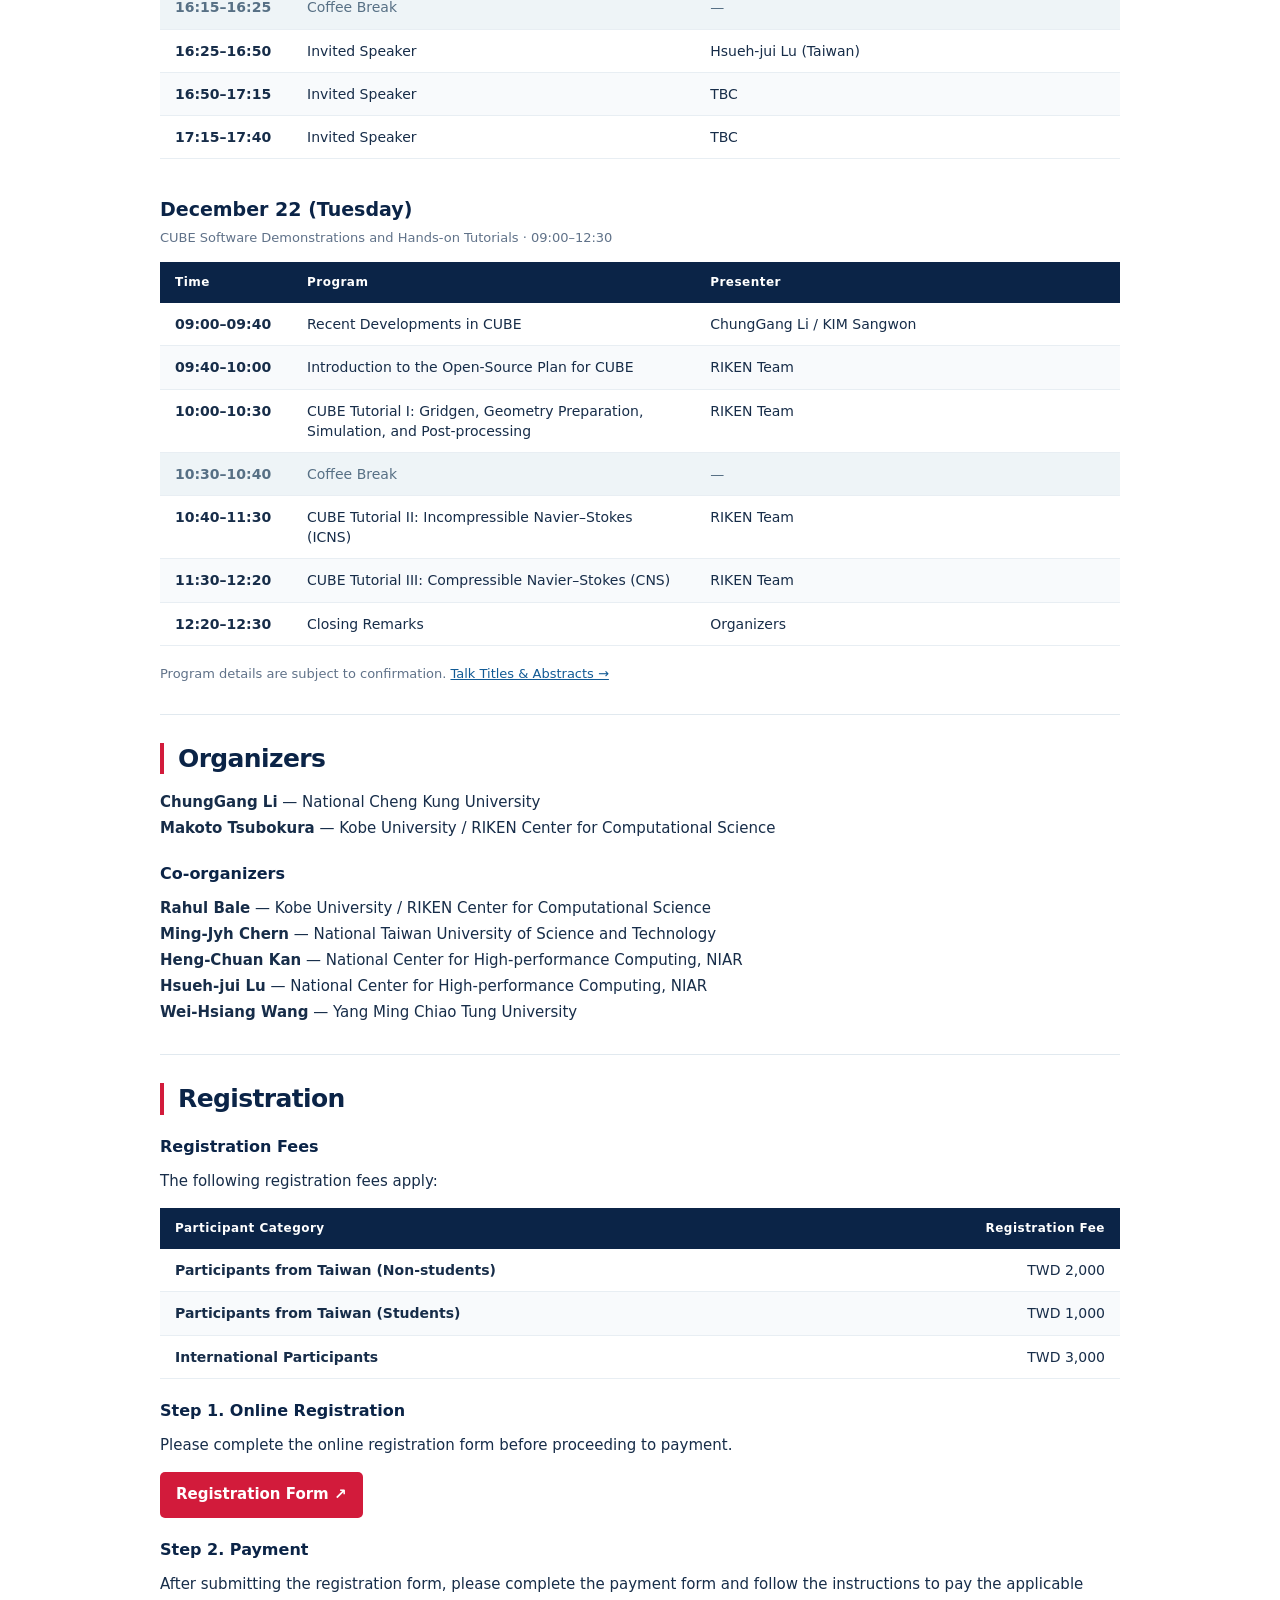
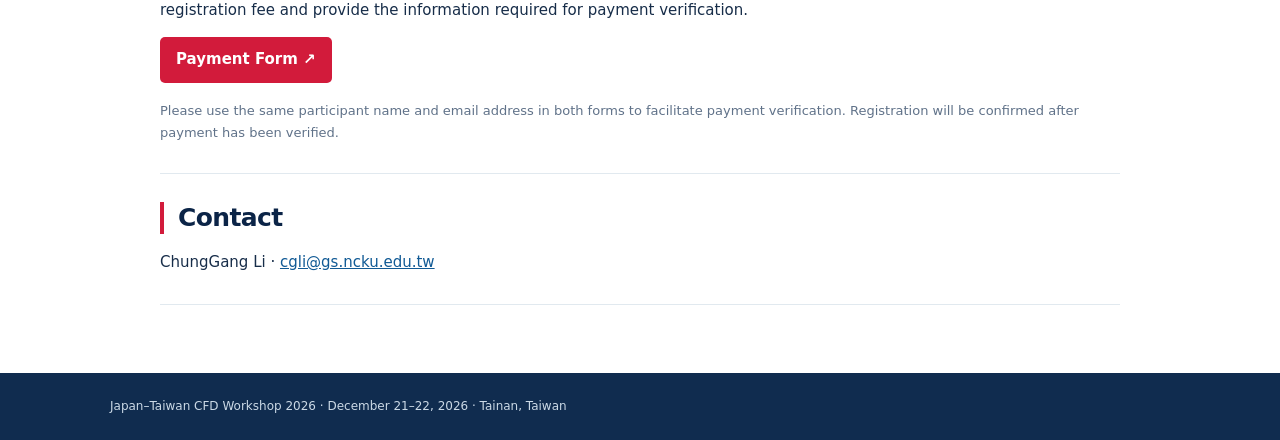
==== commit d751bf3e: "Add files via upload" ====
--- a/index.html
+++ b/index.html
@@ -89,8 +89,13 @@
 </tbody>
 </table>
 </div>
-<p data-registration-pending="">Google Forms registration will be available here soon.</p>
-<a class="register-button" data-registration-link="" hidden="" href="#registration">Register via Google Forms ↗</a>
+<h3 class="smaller-heading">Step 1. Online Registration</h3>
+<p>Please complete the online registration form before proceeding to payment.</p>
+<a class="register-button" href="https://docs.google.com/forms/d/e/1FAIpQLScSTUsPZNaZRFVJNkcr-rmJ1HgyuTDUwyKjjSH1OJUeCE0bIA/viewform" target="_blank" rel="noopener noreferrer">Registration Form ↗</a>
+<h3 class="smaller-heading">Step 2. Payment</h3>
+<p>After submitting the registration form, please complete the payment form and follow the instructions to pay the applicable registration fee and provide the information required for payment verification.</p>
+<a class="register-button" href="https://forms.gle/xoHtiETeiaxBcMzG7" target="_blank" rel="noopener noreferrer">Payment Form ↗</a>
+<p class="note">Please use the same participant name and email address in both forms to facilitate payment verification. Registration will be confirmed after payment has been verified.</p>
 </section>
 <section class="content-section" id="contact">
 <h2>Contact</h2>
